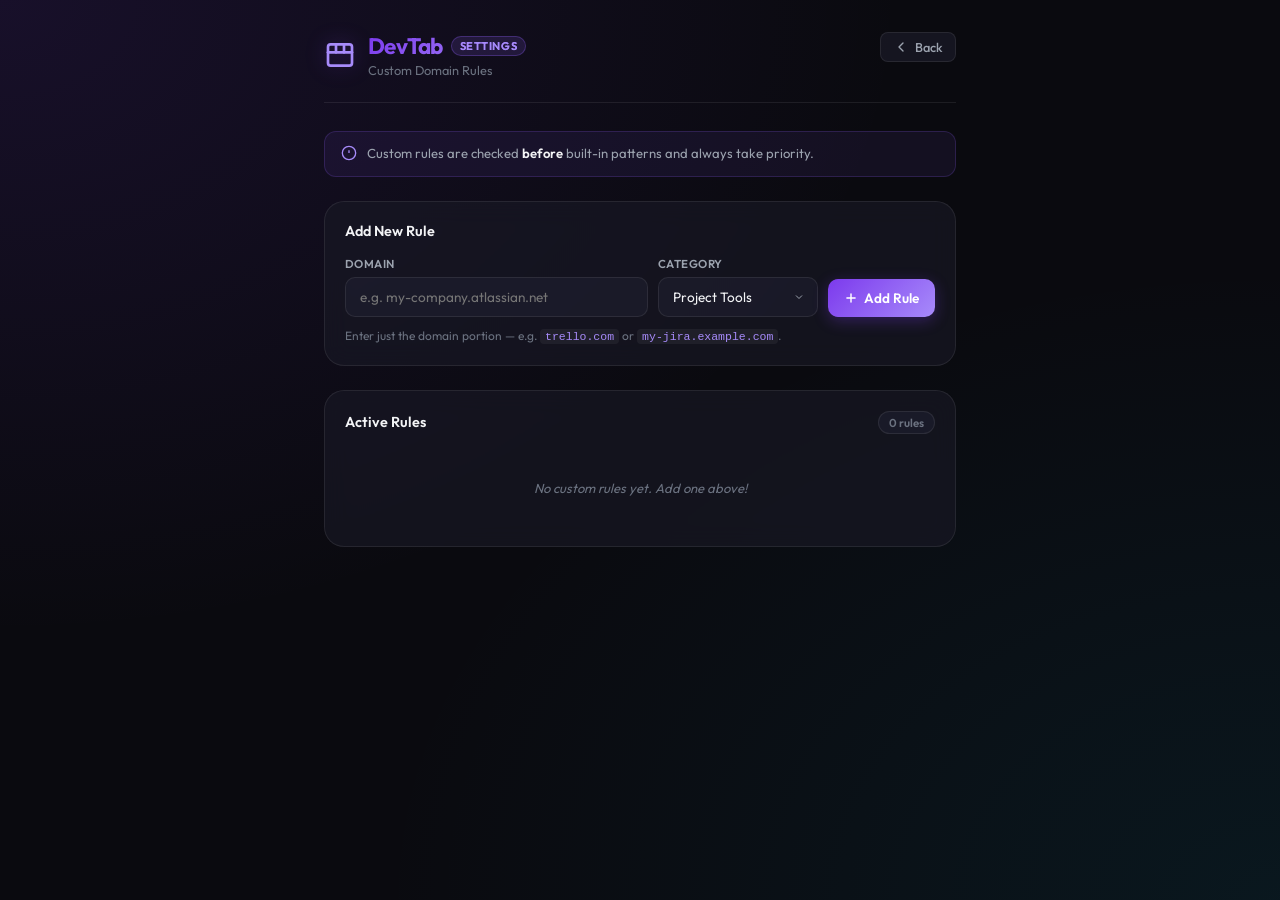
==== popup/settings.html @ c2e19e16 "first commit" ====
<!DOCTYPE html>
<html lang="en">
<head>
  <meta charset="UTF-8">
  <meta name="viewport" content="width=device-width, initial-scale=1.0">
  <title>DevTab Organizer — Settings</title>
  <link rel="preconnect" href="https://fonts.googleapis.com">
  <link rel="preconnect" href="https://fonts.gstatic.com" crossorigin>
  <link href="https://fonts.googleapis.com/css2?family=Outfit:wght@300;400;500;600;700&display=swap" rel="stylesheet">
  <link rel="stylesheet" href="settings.css">
</head>
<body>
  <div class="settings-container">

    <!-- Header -->
    <header class="settings-header">
      <div class="brand">
        <svg class="brand-icon" viewBox="0 0 24 24" fill="none" xmlns="http://www.w3.org/2000/svg">
          <path d="M19 4H5C3.89543 4 3 4.89543 3 6V18C3 19.1046 3.89543 20 5 20H19C20.1046 20 21 19.1046 21 18V6C21 4.89543 20.1046 4 19 4Z" stroke="currentColor" stroke-width="2" stroke-linejoin="round"/>
          <path d="M3 10H21" stroke="currentColor" stroke-width="2" stroke-linecap="round"/>
          <path d="M9 4V10" stroke="currentColor" stroke-width="2" stroke-linecap="round"/>
          <path d="M15 4V10" stroke="currentColor" stroke-width="2" stroke-linecap="round"/>
        </svg>
        <div>
          <h1>DevTab <span class="settings-badge">Settings</span></h1>
          <p class="header-sub">Custom Domain Rules</p>
        </div>
      </div>
      <a href="#" class="back-link" id="back-link">
        <svg viewBox="0 0 24 24" fill="none" stroke="currentColor" stroke-width="2" stroke-linecap="round" stroke-linejoin="round" width="16" height="16"><polyline points="15 18 9 12 15 6"></polyline></svg>
        Back
      </a>
    </header>

    <main class="settings-main">

      <!-- Info Banner -->
      <div class="info-banner">
        <svg viewBox="0 0 24 24" fill="none" stroke="currentColor" stroke-width="2" width="16" height="16" class="info-icon"><circle cx="12" cy="12" r="10"></circle><line x1="12" y1="8" x2="12" y2="12"></line><line x1="12" y1="16" x2="12.01" y2="16"></line></svg>
        <span>Custom rules are checked <strong>before</strong> built-in patterns and always take priority.</span>
      </div>

      <!-- Add Rule Form -->
      <section class="add-rule-section">
        <h2>Add New Rule</h2>
        <div class="add-rule-form">
          <div class="form-field">
            <label for="rule-domain">Domain</label>
            <input type="text" id="rule-domain" placeholder="e.g. my-company.atlassian.net" autocomplete="off" spellcheck="false">
          </div>
          <div class="form-field">
            <label for="rule-category">Category</label>
            <select id="rule-category">
              <option value="GITHUB">GitHub</option>
              <option value="STACKOVERFLOW">Stack Overflow</option>
              <option value="DOCS">Documentation</option>
              <option value="PROJECT" selected>Project Tools</option>
              <option value="AI">AI Tools</option>
              <option value="OTHER">Other</option>
            </select>
          </div>
          <button id="btn-add-rule" class="btn btn-primary">
            <svg viewBox="0 0 24 24" fill="none" stroke="currentColor" stroke-width="2.5" width="14" height="14" stroke-linecap="round"><line x1="12" y1="5" x2="12" y2="19"></line><line x1="5" y1="12" x2="19" y2="12"></line></svg>
            Add Rule
          </button>
        </div>
        <p class="form-hint">Enter just the domain portion — e.g. <code>trello.com</code> or <code>my-jira.example.com</code>.</p>
      </section>

      <!-- Existing Rules List -->
      <section class="rules-section">
        <div class="rules-header">
          <h2>Active Rules</h2>
          <span class="rules-count" id="rules-count">0 rules</span>
        </div>
        <div class="rules-list" id="rules-list">
          <div class="no-rules">No custom rules yet. Add one above!</div>
        </div>
      </section>

    </main>

    <!-- Toast Container -->
    <div id="toast-container" class="toast-container"></div>

  </div>
  <script src="mock.js"></script>
  <script type="module" src="settings.js"></script>
</body>
</html>
---- popup/settings.css ----
:root {
  --bg-dark: #0a0a0f;
  --bg-panel: rgba(26, 26, 38, 0.65);
  --bg-card: rgba(36, 36, 54, 0.45);
  --border-color: rgba(255, 255, 255, 0.08);
  --border-focus: #8b5cf6;

  --text-primary: #f3f4f6;
  --text-secondary: #9ca3af;
  --text-muted: #6b7280;

  --accent-gradient: linear-gradient(135deg, #7c3aed, #a78bfa);
  --accent-glow: rgba(124, 58, 237, 0.3);

  --color-grey: #9ca3af;
  --color-blue: #3b82f6;
  --color-red: #ef4444;
  --color-green: #10b981;
  --color-orange: #f97316;
  --color-purple: #8b5cf6;
  --color-cyan: #06b6d4;
}

* { box-sizing: border-box; margin: 0; padding: 0; }

body {
  font-family: 'Outfit', sans-serif;
  background-color: var(--bg-dark);
  color: var(--text-primary);
  min-height: 100vh;
  background-image:
    radial-gradient(at 0% 0%, rgba(124, 58, 237, 0.12) 0px, transparent 50%),
    radial-gradient(at 100% 100%, rgba(6, 182, 212, 0.08) 0px, transparent 50%);
}

.settings-container {
  max-width: 680px;
  margin: 0 auto;
  padding: 32px 24px;
  display: flex;
  flex-direction: column;
  gap: 28px;
}

/* Header */
.settings-header {
  display: flex;
  justify-content: space-between;
  align-items: flex-start;
  padding-bottom: 24px;
  border-bottom: 1px solid var(--border-color);
}

.brand {
  display: flex;
  align-items: center;
  gap: 12px;
}

.brand-icon {
  width: 32px;
  height: 32px;
  color: #a78bfa;
  filter: drop-shadow(0 0 10px var(--accent-glow));
  flex-shrink: 0;
}

.brand h1 {
  font-size: 1.4rem;
  font-weight: 700;
  letter-spacing: -0.025em;
  background: var(--accent-gradient);
  -webkit-background-clip: text;
  -webkit-text-fill-color: transparent;
  display: flex;
  align-items: center;
  gap: 8px;
}

.settings-badge {
  font-size: 0.7rem;
  font-weight: 600;
  padding: 2px 8px;
  border-radius: 99px;
  background: rgba(139, 92, 246, 0.15);
  border: 1px solid rgba(139, 92, 246, 0.3);
  color: #a78bfa;
  -webkit-text-fill-color: #a78bfa;
  letter-spacing: 0.05em;
  text-transform: uppercase;
}

.header-sub {
  font-size: 0.8rem;
  color: var(--text-muted);
  margin-top: 2px;
  font-weight: 400;
}

.back-link {
  display: flex;
  align-items: center;
  gap: 6px;
  font-size: 0.8rem;
  font-weight: 500;
  color: var(--text-secondary);
  text-decoration: none;
  padding: 6px 12px;
  border-radius: 8px;
  border: 1px solid var(--border-color);
  background: var(--bg-card);
  transition: all 0.2s ease;
}

.back-link:hover {
  color: var(--text-primary);
  border-color: rgba(255,255,255,0.15);
  background: rgba(255,255,255,0.05);
}

/* Main */
.settings-main {
  display: flex;
  flex-direction: column;
  gap: 24px;
}

/* Info Banner */
.info-banner {
  display: flex;
  align-items: flex-start;
  gap: 10px;
  background: rgba(139, 92, 246, 0.08);
  border: 1px solid rgba(139, 92, 246, 0.2);
  border-radius: 12px;
  padding: 12px 16px;
  font-size: 0.82rem;
  color: var(--text-secondary);
  line-height: 1.5;
}

.info-icon { color: #a78bfa; flex-shrink: 0; margin-top: 1px; }
.info-banner strong { color: var(--text-primary); font-weight: 600; }

/* Sections */
.add-rule-section,
.rules-section {
  background: var(--bg-panel);
  border: 1px solid var(--border-color);
  border-radius: 20px;
  padding: 20px;
  backdrop-filter: blur(12px);
}

.add-rule-section h2,
.rules-section h2 {
  font-size: 0.9rem;
  font-weight: 600;
  color: var(--text-primary);
  margin-bottom: 16px;
}

/* Add Rule Form */
.add-rule-form {
  display: grid;
  grid-template-columns: 1fr 160px auto;
  gap: 10px;
  align-items: flex-end;
}

.form-field {
  display: flex;
  flex-direction: column;
  gap: 6px;
}

.form-field label {
  font-size: 0.72rem;
  font-weight: 600;
  color: var(--text-secondary);
  text-transform: uppercase;
  letter-spacing: 0.04em;
}

.form-field input,
.form-field select {
  font-family: inherit;
  font-size: 0.85rem;
  background: var(--bg-card);
  border: 1px solid var(--border-color);
  border-radius: 10px;
  padding: 10px 14px;
  color: var(--text-primary);
  transition: all 0.2s ease;
  outline: none;
}

.form-field input:focus,
.form-field select:focus {
  border-color: var(--border-focus);
  box-shadow: 0 0 0 3px rgba(139, 92, 246, 0.15);
}

.form-field select {
  cursor: pointer;
  appearance: none;
  background-image: url("data:image/svg+xml,%3Csvg xmlns='http://www.w3.org/2000/svg' width='12' height='12' viewBox='0 0 24 24' fill='none' stroke='%239ca3af' stroke-width='2'%3E%3Cpolyline points='6 9 12 15 18 9'%3E%3C/polyline%3E%3C/svg%3E");
  background-repeat: no-repeat;
  background-position: right 12px center;
  padding-right: 32px;
}

.form-field select option {
  background: #1a1a26;
}

.form-hint {
  margin-top: 10px;
  font-size: 0.75rem;
  color: var(--text-muted);
  line-height: 1.5;
}

.form-hint code {
  font-family: 'Courier New', monospace;
  font-size: 0.72rem;
  background: rgba(255,255,255,0.05);
  padding: 1px 5px;
  border-radius: 4px;
  color: #a78bfa;
}

/* Buttons */
.btn {
  font-family: inherit;
  font-size: 0.85rem;
  font-weight: 600;
  padding: 10px 16px;
  border-radius: 10px;
  border: none;
  cursor: pointer;
  display: inline-flex;
  align-items: center;
  justify-content: center;
  gap: 6px;
  transition: all 0.2s cubic-bezier(0.4, 0, 0.2, 1);
  white-space: nowrap;
}

.btn-primary {
  background: var(--accent-gradient);
  color: #fff;
  box-shadow: 0 4px 15px var(--accent-glow);
  align-self: flex-end;
}

.btn-primary:hover {
  transform: translateY(-1px);
  box-shadow: 0 6px 20px rgba(124, 58, 237, 0.4);
}

/* Rules List */
.rules-header {
  display: flex;
  justify-content: space-between;
  align-items: center;
  margin-bottom: 16px;
}

.rules-header h2 { margin-bottom: 0; }

.rules-count {
  font-size: 0.72rem;
  font-weight: 600;
  color: var(--text-muted);
  background: var(--bg-card);
  border: 1px solid var(--border-color);
  padding: 3px 10px;
  border-radius: 99px;
}

.rules-list {
  display: flex;
  flex-direction: column;
  gap: 8px;
  max-height: 300px;
  overflow-y: auto;
}

.rules-list::-webkit-scrollbar { width: 6px; }
.rules-list::-webkit-scrollbar-track { background: transparent; }
.rules-list::-webkit-scrollbar-thumb { background: rgba(255,255,255,0.1); border-radius: 10px; }

.no-rules {
  text-align: center;
  color: var(--text-muted);
  font-size: 0.82rem;
  padding: 30px 0;
  font-style: italic;
}

.rule-item {
  display: flex;
  align-items: center;
  gap: 12px;
  padding: 12px 16px;
  background: var(--bg-card);
  border: 1px solid var(--border-color);
  border-radius: 12px;
  transition: all 0.2s ease;
  animation: slideIn 0.2s ease;
}

@keyframes slideIn {
  from { opacity: 0; transform: translateY(-6px); }
  to   { opacity: 1; transform: translateY(0); }
}

.rule-item:hover {
  border-color: rgba(255,255,255,0.12);
}

.rule-domain {
  flex: 1;
  font-size: 0.85rem;
  font-weight: 500;
  color: var(--text-primary);
  font-family: 'Courier New', monospace;
}

.rule-arrow {
  color: var(--text-muted);
  font-size: 0.8rem;
}

.rule-category-badge {
  font-size: 0.7rem;
  font-weight: 700;
  padding: 3px 10px;
  border-radius: 99px;
  letter-spacing: 0.04em;
  text-transform: uppercase;
}

.badge-GITHUB   { background: rgba(156,163,175,0.15); color: var(--color-grey); border: 1px solid rgba(156,163,175,0.3); }
.badge-STACKOVERFLOW { background: rgba(249,115,22,0.12); color: var(--color-orange); border: 1px solid rgba(249,115,22,0.25); }
.badge-DOCS     { background: rgba(59,130,246,0.12); color: var(--color-blue); border: 1px solid rgba(59,130,246,0.25); }
.badge-PROJECT  { background: rgba(139,92,246,0.12); color: var(--color-purple); border: 1px solid rgba(139,92,246,0.25); }
.badge-AI       { background: rgba(16,185,129,0.12); color: var(--color-green); border: 1px solid rgba(16,185,129,0.25); }
.badge-OTHER    { background: rgba(6,182,212,0.12); color: var(--color-cyan); border: 1px solid rgba(6,182,212,0.25); }

.btn-delete-rule {
  width: 28px;
  height: 28px;
  border-radius: 8px;
  border: 1px solid var(--border-color);
  background: transparent;
  color: var(--text-muted);
  display: flex;
  align-items: center;
  justify-content: center;
  cursor: pointer;
  transition: all 0.15s ease;
  flex-shrink: 0;
}

.btn-delete-rule:hover {
  color: var(--color-red);
  border-color: rgba(239,68,68,0.3);
  background: rgba(239,68,68,0.06);
}

/* Toast */
.toast-container {
  position: fixed;
  bottom: 24px;
  right: 24px;
  display: flex;
  flex-direction: column;
  gap: 10px;
  z-index: 9999;
  pointer-events: none;
}

.toast {
  background: rgba(36, 36, 54, 0.95);
  border: 1px solid rgba(255,255,255,0.12);
  border-radius: 12px;
  padding: 10px 18px;
  font-size: 0.82rem;
  font-weight: 500;
  color: var(--text-primary);
  box-shadow: 0 8px 30px rgba(0,0,0,0.4);
  backdrop-filter: blur(12px);
  animation: toastIn 0.3s cubic-bezier(0.34, 1.56, 0.64, 1) forwards;
  pointer-events: auto;
}

.toast.toast-out {
  animation: toastOut 0.25s ease forwards;
}

@keyframes toastIn {
  from { opacity: 0; transform: translateY(12px) scale(0.95); }
  to   { opacity: 1; transform: translateY(0) scale(1); }
}

@keyframes toastOut {
  from { opacity: 1; transform: translateY(0) scale(1); }
  to   { opacity: 0; transform: translateY(6px) scale(0.97); }
}
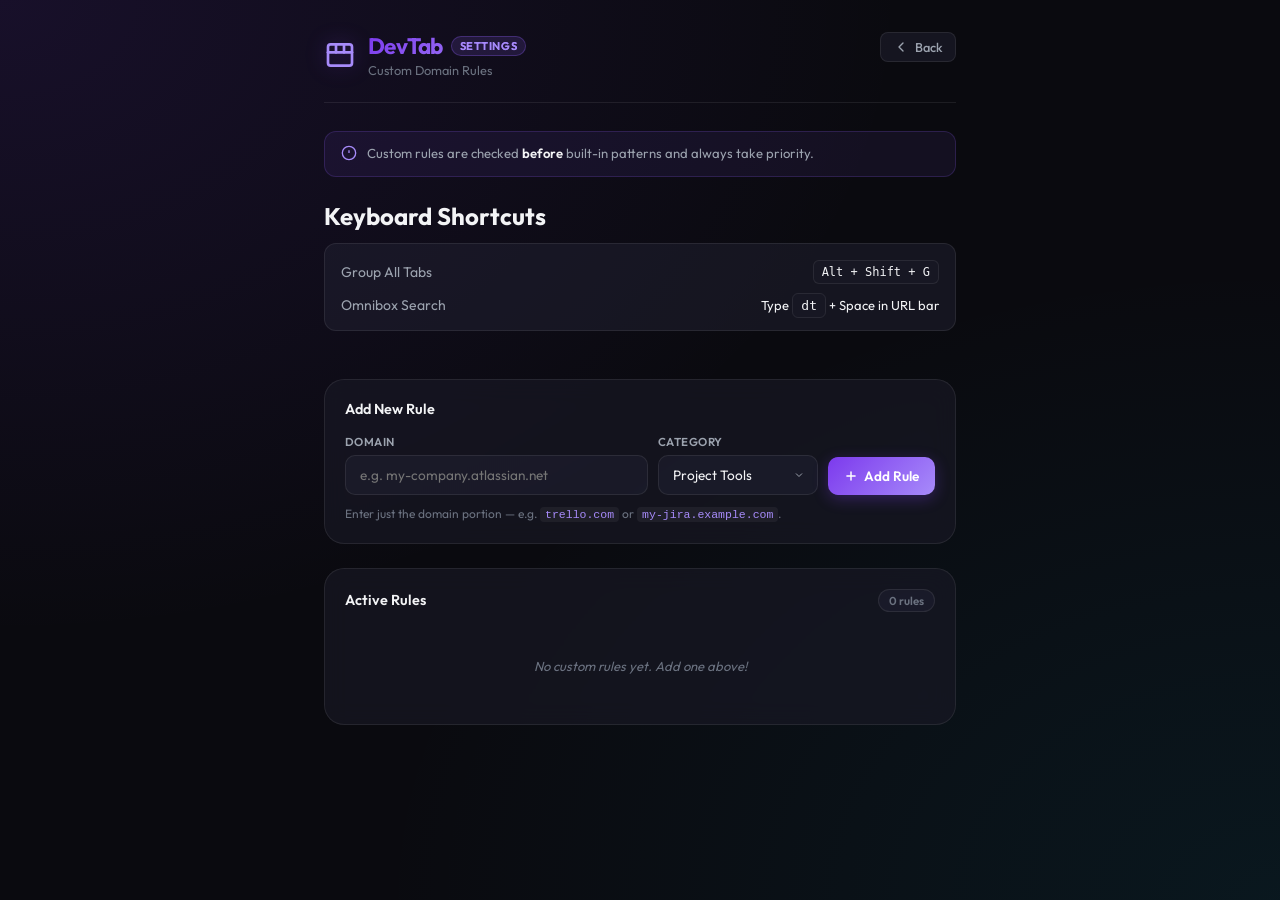
==== commit 0a058643: "feat: add automatic tab group consolidation on startup and implement shortcuts UI in popup" ====
--- a/popup/settings.html
+++ b/popup/settings.html
@@ -39,6 +39,21 @@
         <svg viewBox="0 0 24 24" fill="none" stroke="currentColor" stroke-width="2" width="16" height="16" class="info-icon"><circle cx="12" cy="12" r="10"></circle><line x1="12" y1="8" x2="12" y2="12"></line><line x1="12" y1="16" x2="12.01" y2="16"></line></svg>
         <span>Custom rules are checked <strong>before</strong> built-in patterns and always take priority.</span>
       </div>
+
+      <!-- Shortcuts Section -->
+      <section class="shortcuts-section" style="margin-bottom: 24px;">
+        <h2>Keyboard Shortcuts</h2>
+        <div class="shortcuts-card" style="background: var(--bg-card); border: 1px solid var(--border-color); border-radius: 12px; padding: 16px; display: flex; flex-direction: column; gap: 12px; margin-top: 12px;">
+          <div style="display: flex; justify-content: space-between; align-items: center;">
+            <span style="font-size: 14px; color: var(--text-secondary);">Group All Tabs</span>
+            <kbd style="background: var(--bg-panel); border: 1px solid var(--border-color); padding: 4px 8px; border-radius: 6px; font-family: monospace; font-size: 12px; color: var(--text-primary);">Alt + Shift + G</kbd>
+          </div>
+          <div style="display: flex; justify-content: space-between; align-items: center;">
+            <span style="font-size: 14px; color: var(--text-secondary);">Omnibox Search</span>
+            <span style="font-size: 13px; color: var(--text-primary);">Type <kbd style="background: var(--bg-panel); border: 1px solid var(--border-color); padding: 4px 8px; border-radius: 6px; font-family: monospace;">dt</kbd> + Space in URL bar</span>
+          </div>
+        </div>
+      </section>
 
       <!-- Add Rule Form -->
       <section class="add-rule-section">
